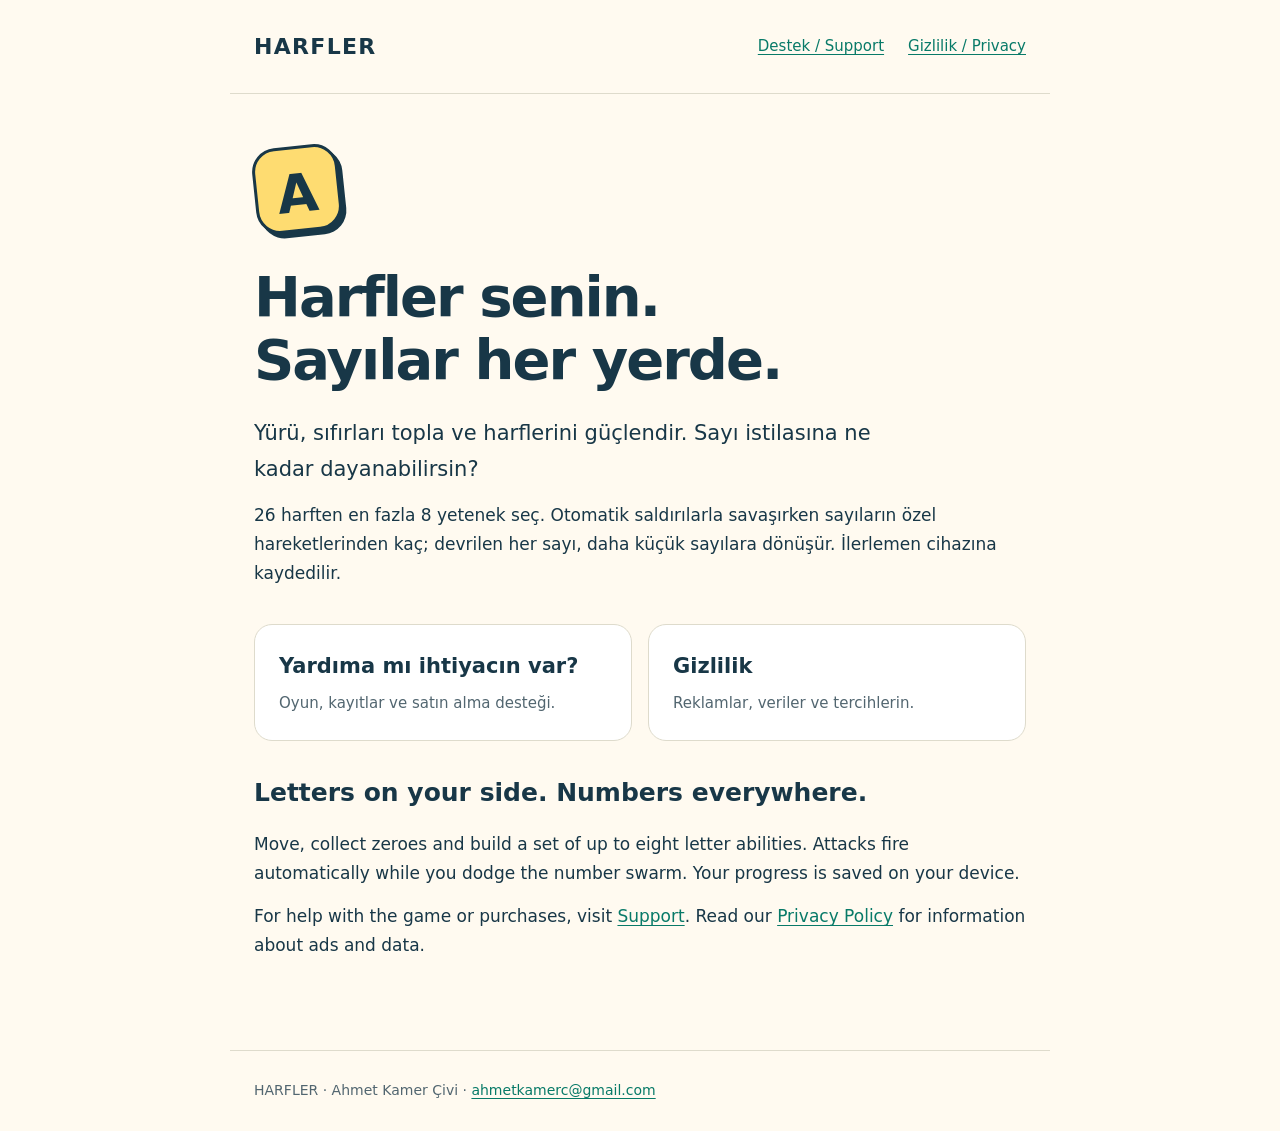
==== index.html @ 4adb99ee "Publish HARFLER support and privacy pages" ====
<!doctype html>
<html lang="tr"><head><meta charset="utf-8"><meta name="viewport" content="width=device-width,initial-scale=1"><meta name="description" content="HARFLER: Sayı İstilası — oyun bilgileri, destek ve gizlilik."><title>HARFLER — Sayı İstilası</title><link rel="stylesheet" href="style.css"></head>
<body><header><a class="brand" href="./">HARFLER</a><nav aria-label="Ana menü"><a href="support/">Destek / Support</a><a href="privacy/">Gizlilik / Privacy</a></nav></header>
<main><div class="mark" aria-hidden="true">A</div><h1>Harfler senin.<br>Sayılar her yerde.</h1><p class="lead">Yürü, sıfırları topla ve harflerini güçlendir. Sayı istilasına ne kadar dayanabilirsin?</p><p>26 harften en fazla 8 yetenek seç. Otomatik saldırılarla savaşırken sayıların özel hareketlerinden kaç; devrilen her sayı, daha küçük sayılara dönüşür. İlerlemen cihazına kaydedilir.</p>
<div class="cards"><a class="card" href="support/"><strong>Yardıma mı ihtiyacın var?</strong><span>Oyun, kayıtlar ve satın alma desteği.</span></a><a class="card" href="privacy/"><strong>Gizlilik</strong><span>Reklamlar, veriler ve tercihlerin.</span></a></div>
<section lang="en"><h2>Letters on your side. Numbers everywhere.</h2><p>Move, collect zeroes and build a set of up to eight letter abilities. Attacks fire automatically while you dodge the number swarm. Your progress is saved on your device.</p><p>For help with the game or purchases, visit <a href="support/#en">Support</a>. Read our <a href="privacy/#en">Privacy Policy</a> for information about ads and data.</p></section></main>
<footer>HARFLER · Ahmet Kamer Çivi · <a href="mailto:ahmetkamerc@gmail.com">ahmetkamerc@gmail.com</a></footer></body></html>
---- style.css ----
:root{color-scheme:light;--ink:#183747;--muted:#526670;--paper:#fffaf0;--line:#dedbcc;--accent:#087a68}*{box-sizing:border-box}html{scroll-behavior:smooth}body{margin:0;background:var(--paper);color:var(--ink);font:17px/1.7 system-ui,-apple-system,BlinkMacSystemFont,"Segoe UI",sans-serif}a{color:var(--accent);text-underline-offset:.2em}a:hover{color:var(--ink)}a:focus-visible,summary:focus-visible{outline:3px solid #df8438;outline-offset:5px}header,main,footer{max-width:820px;margin:auto;padding:28px 24px}header{display:flex;align-items:center;justify-content:space-between;gap:20px;border-bottom:1px solid var(--line)}.brand{color:var(--ink);font-weight:850;letter-spacing:.06em;text-decoration:none;font-size:22px}nav{display:flex;flex-wrap:wrap;gap:12px 24px;font-size:15px}h1{font-size:clamp(34px,7vw,56px);line-height:1.12;letter-spacing:-.035em;margin:24px 0}h2{font-size:25px;line-height:1.3;margin-top:36px}h3{font-size:19px;margin-bottom:8px}p,ul{margin:14px 0}.lead{font-size:21px;max-width:620px}.meta{font-size:14px;color:var(--muted)}.cards{display:grid;grid-template-columns:repeat(2,minmax(0,1fr));gap:16px;margin:36px 0}.card{display:block;padding:24px;border:1px solid var(--line);border-radius:18px;text-decoration:none;background:#fff}.card strong{display:block;color:var(--ink);font-size:21px}.card span{display:block;color:var(--muted);font-size:15px;margin-top:6px}.mark{display:grid;place-items:center;width:86px;height:86px;background:#fedc71;border:3px solid var(--ink);border-radius:24px;font-size:53px;font-weight:900;transform:rotate(-6deg);margin:24px 0 34px;box-shadow:4px 5px 0 var(--ink)}.language{display:inline-block;font-size:14px;margin:8px 0 20px}article+article{border-top:1px solid var(--line);margin-top:56px;padding-top:32px}footer{margin-top:48px;border-top:1px solid var(--line);font-size:14px;color:var(--muted)}details{padding:18px 0;border-bottom:1px solid var(--line)}summary{cursor:pointer;font-weight:650}li+li{margin-top:8px}@media(max-width:520px){header{align-items:flex-start;flex-direction:column;gap:10px}.cards{grid-template-columns:1fr}header,main,footer{padding:22px 20px}.lead{font-size:19px}}
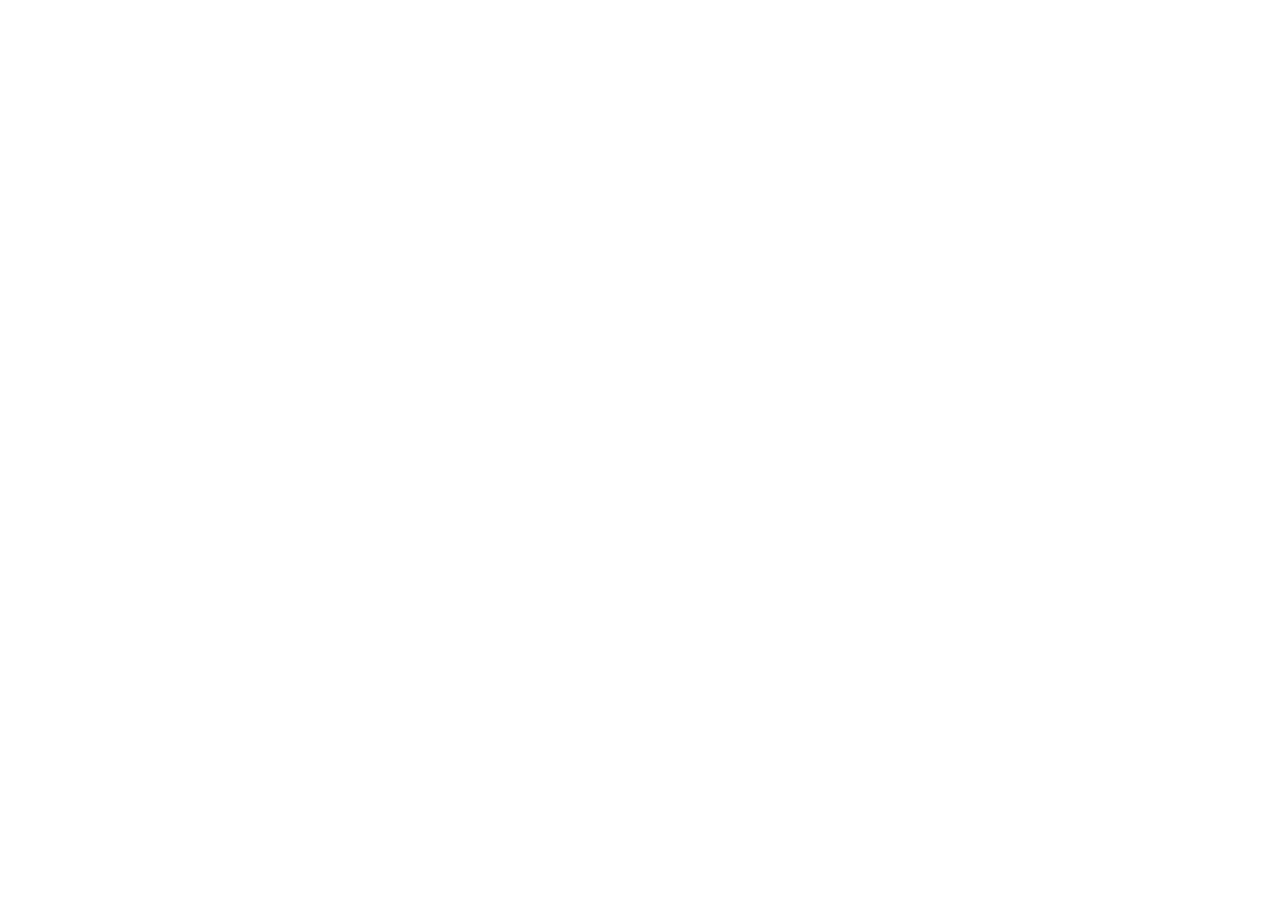
==== commit d8a5ce43: "Move app support and legal pages to ahmetkamer.dev" ====
--- a/index.html
+++ b/index.html
@@ -1,7 +1,6 @@
 <!doctype html>
-<html lang="tr"><head><meta charset="utf-8"><meta name="viewport" content="width=device-width,initial-scale=1"><meta name="description" content="HARFLER: Sayı İstilası — oyun bilgileri, destek ve gizlilik."><title>HARFLER — Sayı İstilası</title><link rel="stylesheet" href="style.css"></head>
-<body><header><a class="brand" href="./">HARFLER</a><nav aria-label="Ana menü"><a href="support/">Destek / Support</a><a href="privacy/">Gizlilik / Privacy</a></nav></header>
-<main><div class="mark" aria-hidden="true">A</div><h1>Harfler senin.<br>Sayılar her yerde.</h1><p class="lead">Yürü, sıfırları topla ve harflerini güçlendir. Sayı istilasına ne kadar dayanabilirsin?</p><p>26 harften en fazla 8 yetenek seç. Otomatik saldırılarla savaşırken sayıların özel hareketlerinden kaç; devrilen her sayı, daha küçük sayılara dönüşür. İlerlemen cihazına kaydedilir.</p>
-<div class="cards"><a class="card" href="support/"><strong>Yardıma mı ihtiyacın var?</strong><span>Oyun, kayıtlar ve satın alma desteği.</span></a><a class="card" href="privacy/"><strong>Gizlilik</strong><span>Reklamlar, veriler ve tercihlerin.</span></a></div>
-<section lang="en"><h2>Letters on your side. Numbers everywhere.</h2><p>Move, collect zeroes and build a set of up to eight letter abilities. Attacks fire automatically while you dodge the number swarm. Your progress is saved on your device.</p><p>For help with the game or purchases, visit <a href="support/#en">Support</a>. Read our <a href="privacy/#en">Privacy Policy</a> for information about ads and data.</p></section></main>
-<footer>HARFLER · Ahmet Kamer Çivi · <a href="mailto:ahmetkamerc@gmail.com">ahmetkamerc@gmail.com</a></footer></body></html>
+<html lang="en"><head><meta charset="utf-8"><meta name="viewport" content="width=device-width, initial-scale=1">
+<title>HARFLER has moved</title><meta name="robots" content="noindex,follow">
+<link rel="canonical" href="https://ahmetkamer.dev/apps/harfler/"><meta http-equiv="refresh" content="0;url=https://ahmetkamer.dev/apps/harfler/">
+<script src="./redirect.js" defer></script></head><body><h1>HARFLER has moved</h1>
+<p><a href="https://ahmetkamer.dev/apps/harfler/">Continue to the official page on ahmetkamer.dev</a>.</p></body></html>
